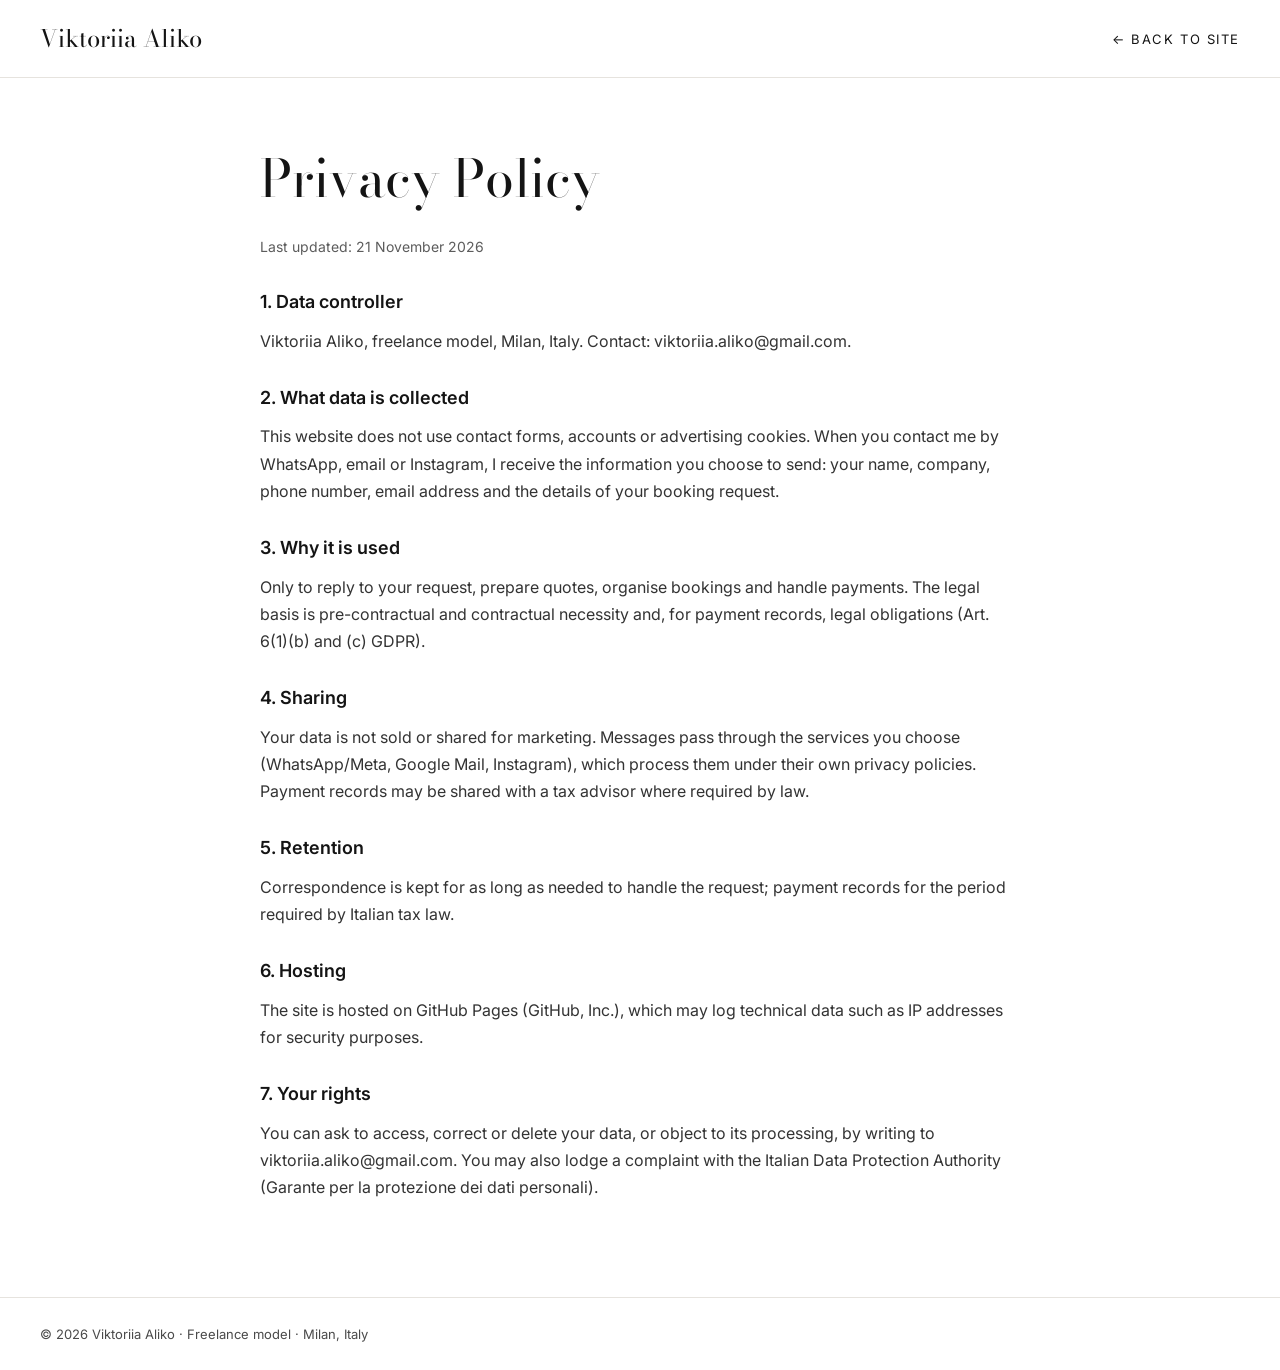
==== privacy.html @ 2aa9b2b9 "Redesign site: comp card, portfolio, services, privacy policy - New single-page site with portfolio," ====
<!DOCTYPE html>
<html lang="en">
<head>
<meta charset="utf-8">
<meta name="viewport" content="width=device-width, initial-scale=1">
<title>Privacy Policy | Viktoriia Aliko</title>
<meta name="description" content="Privacy policy of the website of Viktoriia Aliko, freelance model in Milan.">
<link rel="canonical" href="https://viktoriia-aliko.github.io/privacy.html">
<meta name="robots" content="index, follow, max-image-preview:large">
<meta name="google-site-verification" content="E3Duy64eAhd6O7KNJjoH5QQErz4s-I2b6_Q1L4W96Zc">
<meta property="og:type" content="website">
<meta property="og:title" content="Privacy Policy | Viktoriia Aliko">
<meta property="og:description" content="Privacy policy of the website of Viktoriia Aliko, freelance model in Milan.">
<meta property="og:url" content="https://viktoriia-aliko.github.io/privacy.html">
<meta property="og:image" content="https://viktoriia-aliko.github.io/images/og-image.jpg">
<meta name="twitter:card" content="summary_large_image">
<link rel="icon" href="favicon.png" type="image/png">
<link rel="preconnect" href="https://fonts.googleapis.com">
<link rel="preconnect" href="https://fonts.gstatic.com" crossorigin>
<link href="https://fonts.googleapis.com/css2?family=Bodoni+Moda:ital,opsz,wght@0,6..96,400;0,6..96,500;1,6..96,400&amp;family=Inter:wght@400;500;600&amp;display=swap" rel="stylesheet">
<style>
body{margin:0;background:#FFFFFF}
a{color:#141414}a:hover{color:#B0182B}
html{scroll-behavior:smooth}
</style>
</head>
<body>
<div style="font-family: 'Inter', system-ui, sans-serif; color: #141414; background: #FFFFFF; min-height: 100vh">
<header style="border-bottom: 1px solid #E6E3DE">
<div style="max-width: 1200px; margin: 0 auto; padding: 20px 32px; display: flex; flex-wrap: wrap; gap: 16px; align-items: center; justify-content: space-between">
<a href="index.html" style="font-family: 'Bodoni Moda', serif; font-size: 24px; text-decoration: none">Viktoriia Aliko</a>
<a href="index.html" style="font-size: 13px; letter-spacing: 0.12em; text-transform: uppercase; text-decoration: none">← Back to site</a>
</div>
</header>
<main style="max-width: 760px; margin: 0 auto; padding: 72px 32px 96px; display: flex; flex-direction: column; gap: 28px; font-size: 16px; line-height: 1.7; color: #333333">
<h1 style="margin: 0; font-family: 'Bodoni Moda', serif; font-weight: 400; font-size: 52px; line-height: 1.1; color: #141414">Privacy Policy</h1>
<p style="margin: 0; font-size: 14px; color: #5C5C5C">Last updated: 21 November 2026</p>
<section style="display: flex; flex-direction: column; gap: 10px">
<h2 style="margin: 0; font-size: 18px; font-weight: 600; color: #141414">1. Data controller</h2>
<p style="margin: 0">Viktoriia Aliko, freelance model, Milan, Italy. Contact: viktoriia.aliko@gmail.com.</p>
</section>
<section style="display: flex; flex-direction: column; gap: 10px">
<h2 style="margin: 0; font-size: 18px; font-weight: 600; color: #141414">2. What data is collected</h2>
<p style="margin: 0">This website does not use contact forms, accounts or advertising cookies. When you contact me by WhatsApp, email or Instagram, I receive the information you choose to send: your name, company, phone number, email address and the details of your booking request.</p>
</section>
<section style="display: flex; flex-direction: column; gap: 10px">
<h2 style="margin: 0; font-size: 18px; font-weight: 600; color: #141414">3. Why it is used</h2>
<p style="margin: 0">Only to reply to your request, prepare quotes, organise bookings and handle payments. The legal basis is pre-contractual and contractual necessity and, for payment records, legal obligations (Art. 6(1)(b) and (c) GDPR).</p>
</section>
<section style="display: flex; flex-direction: column; gap: 10px">
<h2 style="margin: 0; font-size: 18px; font-weight: 600; color: #141414">4. Sharing</h2>
<p style="margin: 0">Your data is not sold or shared for marketing. Messages pass through the services you choose (WhatsApp/Meta, Google Mail, Instagram), which process them under their own privacy policies. Payment records may be shared with a tax advisor where required by law.</p>
</section>
<section style="display: flex; flex-direction: column; gap: 10px">
<h2 style="margin: 0; font-size: 18px; font-weight: 600; color: #141414">5. Retention</h2>
<p style="margin: 0">Correspondence is kept for as long as needed to handle the request; payment records for the period required by Italian tax law.</p>
</section>
<section style="display: flex; flex-direction: column; gap: 10px">
<h2 style="margin: 0; font-size: 18px; font-weight: 600; color: #141414">6. Hosting</h2>
<p style="margin: 0">The site is hosted on GitHub Pages (GitHub, Inc.), which may log technical data such as IP addresses for security purposes.</p>
</section>
<section style="display: flex; flex-direction: column; gap: 10px">
<h2 style="margin: 0; font-size: 18px; font-weight: 600; color: #141414">7. Your rights</h2>
<p style="margin: 0">You can ask to access, correct or delete your data, or object to its processing, by writing to viktoriia.aliko@gmail.com. You may also lodge a complaint with the Italian Data Protection Authority (Garante per la protezione dei dati personali).</p>
</section>
</main>
<footer style="border-top: 1px solid #E6E3DE">
<div style="max-width: 1200px; margin: 0 auto; padding: 28px 32px; font-size: 13px; color: #4A4A4A">
<p style="margin: 0">© 2026 Viktoriia Aliko · Freelance model · Milan, Italy</p>
</div>
</footer>
</div>
</body>
</html>
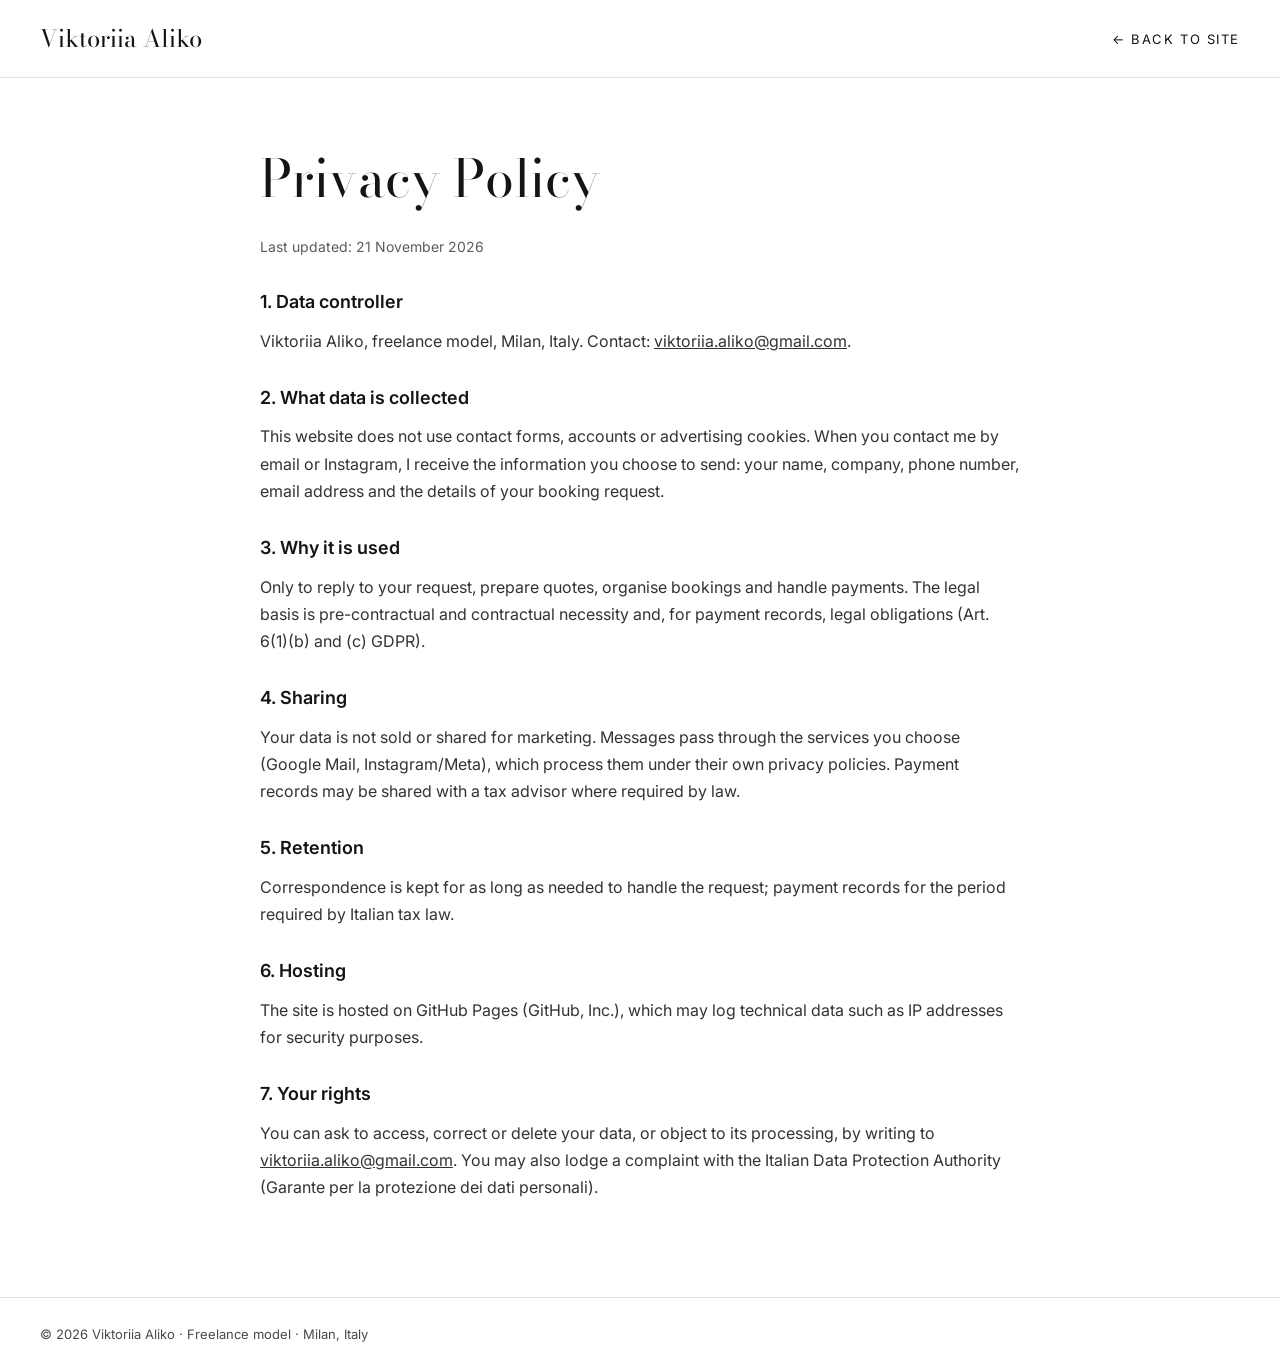
==== commit c5f9b245: "Remove WhatsApp number, keep only email protected from scrapers Co-Authored-By: Claude Opus 5.5 <nor" ====
--- a/privacy.html
+++ b/privacy.html
@@ -12,7 +12,7 @@
 <meta property="og:title" content="Privacy Policy | Viktoriia Aliko">
 <meta property="og:description" content="Privacy policy of the website of Viktoriia Aliko, freelance model in Milan.">
 <meta property="og:url" content="https://viktoriia-aliko.github.io/privacy.html">
-<meta property="og:image" content="https://viktoriia-aliko.github.io/images/og-image.jpg">
+<meta property="og:image" content="https://viktoriia-aliko.github.io/images/viktoriia-aliko-beauty-portrait.jpg">
 <meta name="twitter:card" content="summary_large_image">
 <link rel="icon" href="favicon.png" type="image/png">
 <link rel="preconnect" href="https://fonts.googleapis.com">
@@ -37,11 +37,11 @@
 <p style="margin: 0; font-size: 14px; color: #5C5C5C">Last updated: 21 November 2026</p>
 <section style="display: flex; flex-direction: column; gap: 10px">
 <h2 style="margin: 0; font-size: 18px; font-weight: 600; color: #141414">1. Data controller</h2>
-<p style="margin: 0">Viktoriia Aliko, freelance model, Milan, Italy. Contact: viktoriia.aliko@gmail.com.</p>
+<p style="margin: 0">Viktoriia Aliko, freelance model, Milan, Italy. Contact: <a href="#contact" class="js-mail" data-a="okila.aiirotkiv" data-b="moc.liamg" data-show style="color: inherit"><noscript>viktoriia.aliko [at] gmail [dot] com</noscript></a>.</p>
 </section>
 <section style="display: flex; flex-direction: column; gap: 10px">
 <h2 style="margin: 0; font-size: 18px; font-weight: 600; color: #141414">2. What data is collected</h2>
-<p style="margin: 0">This website does not use contact forms, accounts or advertising cookies. When you contact me by WhatsApp, email or Instagram, I receive the information you choose to send: your name, company, phone number, email address and the details of your booking request.</p>
+<p style="margin: 0">This website does not use contact forms, accounts or advertising cookies. When you contact me by email or Instagram, I receive the information you choose to send: your name, company, phone number, email address and the details of your booking request.</p>
 </section>
 <section style="display: flex; flex-direction: column; gap: 10px">
 <h2 style="margin: 0; font-size: 18px; font-weight: 600; color: #141414">3. Why it is used</h2>
@@ -49,7 +49,7 @@
 </section>
 <section style="display: flex; flex-direction: column; gap: 10px">
 <h2 style="margin: 0; font-size: 18px; font-weight: 600; color: #141414">4. Sharing</h2>
-<p style="margin: 0">Your data is not sold or shared for marketing. Messages pass through the services you choose (WhatsApp/Meta, Google Mail, Instagram), which process them under their own privacy policies. Payment records may be shared with a tax advisor where required by law.</p>
+<p style="margin: 0">Your data is not sold or shared for marketing. Messages pass through the services you choose (Google Mail, Instagram/Meta), which process them under their own privacy policies. Payment records may be shared with a tax advisor where required by law.</p>
 </section>
 <section style="display: flex; flex-direction: column; gap: 10px">
 <h2 style="margin: 0; font-size: 18px; font-weight: 600; color: #141414">5. Retention</h2>
@@ -61,7 +61,7 @@
 </section>
 <section style="display: flex; flex-direction: column; gap: 10px">
 <h2 style="margin: 0; font-size: 18px; font-weight: 600; color: #141414">7. Your rights</h2>
-<p style="margin: 0">You can ask to access, correct or delete your data, or object to its processing, by writing to viktoriia.aliko@gmail.com. You may also lodge a complaint with the Italian Data Protection Authority (Garante per la protezione dei dati personali).</p>
+<p style="margin: 0">You can ask to access, correct or delete your data, or object to its processing, by writing to <a href="#contact" class="js-mail" data-a="okila.aiirotkiv" data-b="moc.liamg" data-show style="color: inherit"><noscript>viktoriia.aliko [at] gmail [dot] com</noscript></a>. You may also lodge a complaint with the Italian Data Protection Authority (Garante per la protezione dei dati personali).</p>
 </section>
 </main>
 <footer style="border-top: 1px solid #E6E3DE">
@@ -70,5 +70,16 @@
 </div>
 </footer>
 </div>
+<script>
+(function(){
+  function r(s){return s.split('').reverse().join('');}
+  var els=document.querySelectorAll('.js-mail');
+  for(var i=0;i<els.length;i++){(function(el){
+    var m=r(el.getAttribute('data-a'))+'@'+r(el.getAttribute('data-b'));
+    if(el.hasAttribute('data-show')){el.textContent=m;}
+    el.addEventListener('click',function(e){e.preventDefault();window.location.href='mai'+'lto:'+m;});
+  })(els[i]);}
+})();
+</script>
 </body>
 </html>
